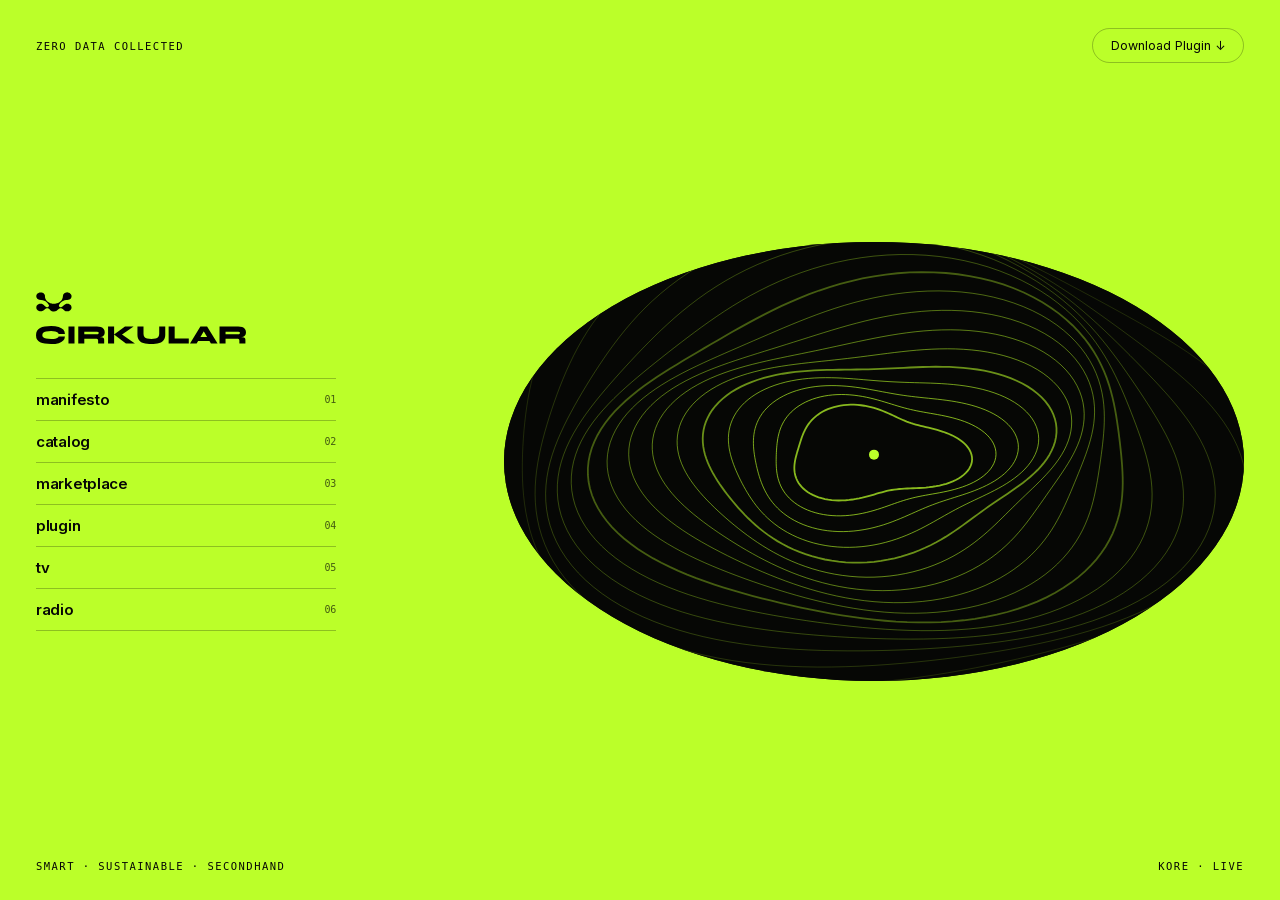
==== index.html @ 61ffa6ef "Add CIRKULAR TV, Radio, site-wide player, mobile/KORE fixes, and extension v0.6.6" ====
<!doctype html>
<html lang="en">
<head>
  <meta charset="utf-8">
  <meta name="viewport" content="width=device-width, initial-scale=1">
  <title>CIRKULAR — Smart · Sustainable · Secondhand</title>
  <link rel="preload" href="./assets/inter.woff2" as="font" type="font/woff2" crossorigin>
  <link rel="preload" href="./media/mark.svg" as="image">
  <link rel="preload" href="./media/wordmark.svg" as="image">
  <link rel="stylesheet" href="./transitions.css">
  <script>
    const vt = sessionStorage.getItem("ck-vt");
    if (vt) {
      document.documentElement.dataset.vt = vt;
      sessionStorage.removeItem("ck-vt");
    }
  </script>
  <style>
    @font-face {
      font-family: "Cirkular Inter";
      src: url("./assets/inter.woff2") format("woff2");
      font-weight: 100 900;
      font-display: block;
    }
    * { box-sizing: border-box; }
    html, body {
      margin: 0;
      width: 100%;
      height: 100%;
      min-height: 100dvh;
      background: #bbff29;
      color: #060705;
      font: 15px/1.4 "Cirkular Inter", -apple-system, BlinkMacSystemFont, sans-serif;
      -webkit-font-smoothing: antialiased;
    }
    body {
      display: grid;
      grid-template-rows: auto 1fr auto;
      padding: 28px 36px;
    }
    .top, .bot {
      display: flex;
      justify-content: space-between;
      align-items: center;
    }
    .meta {
      font: 10.5px ui-monospace, SFMono-Regular, Menlo, monospace;
      letter-spacing: .14em;
      text-transform: uppercase;
    }
    :root { --home-rule: 1px solid rgba(6, 7, 5, .25); }
    .pill {
      background: transparent;
      color: #060705;
      border: var(--home-rule);
      padding: 9px 18px;
      border-radius: 99px;
      font: 400 12.5px "Cirkular Inter", sans-serif;
      text-decoration: none;
      white-space: nowrap;
      transition: background .18s ease, color .18s ease, transform .15s ease;
    }
    .pill:hover {
      background: #060705;
      color: #bbff29;
      transform: translateY(1px);
    }
    .mid {
      display: grid;
      grid-template-columns: 300px 1fr;
      align-items: center;
      gap: 48px;
    }
    .lockup img.mark {
      display: block;
      width: 36px;
      margin-bottom: 14px;
    }
    .lockup img.wm {
      display: block;
      width: 210px;
      margin-bottom: 34px;
    }
    nav {
      display: flex;
      flex-direction: column;
    }
    nav a {
      display: flex;
      justify-content: space-between;
      align-items: center;
      padding: 11px 0;
      border-top: var(--home-rule);
      color: #060705;
      text-decoration: none;
      font: 600 15px "Cirkular Inter", sans-serif;
      letter-spacing: -.02em;
      transition: padding-left .15s ease;
    }
    nav a:last-child { border-bottom: var(--home-rule); }
    nav a:hover { padding-left: 6px; }
    nav a span.n {
      font: 10px ui-monospace, SFMono-Regular, Menlo, monospace;
      opacity: .65;
    }
    .oval {
      width: 100%;
      max-width: 740px;
      aspect-ratio: 16 / 9.5;
      border-radius: 50%;
      justify-self: end;
      overflow: hidden;
      background: #060705;
    }
    .oval canvas {
      width: 100%;
      height: 100%;
      display: block;
    }
    .footer-mobile-zero { display: none; }
    @media (max-width: 820px) {
      body { padding: 20px; gap: 24px; grid-template-rows: 1fr auto; }
      .top, .pill-arrow, .footer-desktop-tagline { display: none; }
      .footer-mobile-zero { display: inline; }
      .mid { grid-template-columns: 1fr; gap: 28px; }
      .oval { justify-self: center; }
    }
  </style>
</head>
<body>
  <header class="top">
    <span class="meta">Zero data collected</span>
    <a class="pill" href="./cirkular-extension.zip" download>Download Plugin<span class="pill-arrow" aria-hidden="true"> ↓</span></a>
  </header>

  <main class="mid">
    <div class="lockup">
      <img class="mark" src="./media/mark.svg" alt="">
      <img class="wm" src="./media/wordmark.svg" alt="CIRKULAR">
      <nav aria-label="CIRKULAR">
        <a href="./world#manifesto"><span>manifesto</span><span class="n">01</span></a>
        <a href="./world#catalog-intro"><span>catalog</span><span class="n">02</span></a>
        <a href="./marketplace/"><span>marketplace</span><span class="n">03</span></a>
        <a href="./cirkular-plugin/"><span>plugin</span><span class="n">04</span></a>
        <a href="./tv/"><span>tv</span><span class="n">05</span></a>
        <a href="./radio/"><span>radio</span><span class="n">06</span></a>
      </nav>
    </div>
    <div class="oval">
      <canvas id="halftone" aria-label="Animated dotted halftone circular field"></canvas>
    </div>
  </main>

  <footer class="bot">
    <span class="meta"><span class="footer-desktop-tagline">Smart · Sustainable · Secondhand</span><span class="footer-mobile-zero">Zero data collected</span></span>
    <span class="meta" id="rotating-live">KORE · Live</span>
  </footer>

  <script>
    (() => {
      const el = document.getElementById("rotating-live");
      if (!el) return;
      const labels = ["KORE · Live", "RADIO · Live", "TV · Live", "ARCHIVE · Live", "LOCAL · Zero Tracking"];
      const prev = parseInt(localStorage.getItem("ck_visit_label_idx") || "-1", 10);
      const next = (Number.isFinite(prev) ? prev + 1 : 0) % labels.length;
      localStorage.setItem("ck_visit_label_idx", String(next));
      el.textContent = labels[next];
    })();
  </script>
  <script defer src="./cirkular-radio-bar.js"></script>

  <script>
    (() => {
      const canvas = document.getElementById("halftone");
      const ctx = canvas.getContext("2d");
      const reduce = matchMedia("(prefers-reduced-motion: reduce)");
      let w = 0, h = 0, dpr = Math.min(devicePixelRatio || 1, 2);
      let mx = 0.5, my = 0.45, tx = 0.5, ty = 0.45;
      const impulses = [];
      let lastImpulse = 0;

      function addImpulse(nx, ny, strength = 1) {
        impulses.push({ x: nx, y: ny, radius: 0, amp: 18 * strength, speed: 0.018 });
        if (impulses.length > 8) impulses.shift();
      }

      function resize() {
        const rect = canvas.getBoundingClientRect();
        w = rect.width;
        h = rect.height;
        canvas.width = Math.round(w * dpr);
        canvas.height = Math.round(h * dpr);
        ctx.setTransform(dpr, 0, 0, dpr, 0, 0);
      }

      window.addEventListener("resize", resize);
      window.addEventListener("pointermove", (e) => {
        const rect = canvas.getBoundingClientRect();
        const nx = (e.clientX - rect.left) / (rect.width || 1);
        const ny = (e.clientY - rect.top) / (rect.height || 1);
        tx = Math.max(0.15, Math.min(0.85, nx));
        ty = Math.max(0.15, Math.min(0.85, ny));
        const now = performance.now();
        if (nx >= 0 && nx <= 1 && ny >= 0 && ny <= 1 && now - lastImpulse > 180) {
          lastImpulse = now;
          addImpulse(nx, ny, 0.75);
        }
      });
      canvas.addEventListener("pointerleave", () => {
        addImpulse(mx, my, 1.15);
        tx = 0.5;
        ty = 0.45;
      });
      canvas.addEventListener("pointerdown", (e) => {
        const rect = canvas.getBoundingClientRect();
        addImpulse((e.clientX - rect.left) / rect.width, (e.clientY - rect.top) / rect.height, 1.35);
      });

      resize();

      function draw(now) {
        const t = reduce.matches ? 2.4 : now * 0.00042;
        mx += (tx - mx) * 0.05;
        my += (ty - my) * 0.05;

        for (let k = impulses.length - 1; k >= 0; k--) {
          impulses[k].radius += impulses[k].speed;
          impulses[k].amp *= 0.974;
          if (impulses[k].amp < 0.25) impulses.splice(k, 1);
        }

        ctx.fillStyle = "#060705";
        ctx.fillRect(0, 0, w, h);

        const cx = w * (0.34 + mx * 0.32);
        const cy = h * (0.34 + my * 0.32);

        const rings = 15;
        for (let i = 1; i <= rings; i++) {
          const p = i / rings;
          const baseRx = w * (0.08 + p * 0.44);
          const baseRy = h * (0.08 + p * 0.44);
          ctx.beginPath();
          const segs = 160;
          for (let s = 0; s <= segs; s++) {
            const a = (s / segs) * Math.PI * 2;
            let wobble =
              Math.sin(a * 3 + t * 1.4 + i * 0.45) * (10 + p * 16) +
              Math.cos(a * 2 - t * 0.9 + i * 0.3) * (6 + p * 10);

            const px = cx + Math.cos(a) * baseRx;
            const py = cy + Math.sin(a) * baseRy;
            const pnx = px / (w || 1);
            const pny = py / (h || 1);

            for (let k = 0; k < impulses.length; k++) {
              const imp = impulses[k];
              const dist = Math.hypot(pnx - imp.x, pny - imp.y);
              const wave = Math.exp(-Math.pow((dist - imp.radius) * 4.8, 2));
              wobble += Math.sin((dist - imp.radius) * 8.5) * imp.amp * wave;
            }

            const x = cx + Math.cos(a) * (baseRx + wobble);
            const y = cy + Math.sin(a) * (baseRy + wobble * 0.72);
            if (s === 0) ctx.moveTo(x, y);
            else ctx.lineTo(x, y);
          }
          ctx.closePath();
          const alpha = 0.14 + (1 - p) * 0.62;
          ctx.strokeStyle = `rgba(187, 255, 41, ${alpha.toFixed(3)})`;
          ctx.lineWidth = i === 1 || i === 5 || i === 10 ? 1.8 : 1;
          ctx.stroke();
        }

        ctx.beginPath();
        ctx.arc(cx, cy, 5, 0, Math.PI * 2);
        ctx.fillStyle = "#bbff29";
        ctx.fill();

        if (!reduce.matches) requestAnimationFrame(draw);
      }

      requestAnimationFrame(draw);
    })();
  </script>
</body>
</html>
---- transitions.css ----
@view-transition {
  navigation: auto;
}

::view-transition-new(root) {
  animation: none;
  z-index: 1;
}
::view-transition-old(root) {
  z-index: 2;
}

html[data-vt="exit-left"]::view-transition-old(root) {
  animation: ck-out-left 360ms cubic-bezier(.22, 1, .36, 1) both;
}
html[data-vt="exit-up"]::view-transition-old(root) {
  animation: ck-out-up 360ms cubic-bezier(.22, 1, .36, 1) both;
}
html[data-vt="exit-right"]::view-transition-old(root) {
  animation: ck-out-right 360ms cubic-bezier(.22, 1, .36, 1) both;
}
html[data-vt="exit-down"]::view-transition-old(root) {
  animation: ck-out-down 360ms cubic-bezier(.22, 1, .36, 1) both;
}

html {
  overflow-x: hidden;
}

@keyframes ck-in-up {
  from { transform: translate3d(0, 100vh, 0); }
  to { transform: translate3d(0, 0, 0); }
}
@keyframes ck-out-down {
  from { transform: translate3d(0, 0, 0); }
  to { transform: translate3d(0, 100vh, 0); }
}
@keyframes ck-in-down {
  from { transform: translate3d(0, -100vh, 0); }
  to { transform: translate3d(0, 0, 0); }
}
@keyframes ck-out-up {
  from { transform: translate3d(0, 0, 0); }
  to { transform: translate3d(0, -100vh, 0); }
}
@keyframes ck-in-left {
  from { transform: translate3d(-100vw, 0, 0); }
  to { transform: translate3d(0, 0, 0); }
}
@keyframes ck-out-left {
  from { transform: translate3d(0, 0, 0); }
  to { transform: translate3d(-100vw, 0, 0); }
}
@keyframes ck-in-right {
  from { transform: translate3d(100vw, 0, 0); }
  to { transform: translate3d(0, 0, 0); }
}
@keyframes ck-out-right {
  from { transform: translate3d(0, 0, 0); }
  to { transform: translate3d(100vw, 0, 0); }
}

.ck-enter-up, .ck-enter-down, .ck-enter-left, .ck-enter-right {
  will-change: transform;
}

.ck-enter-up { animation: ck-in-up 440ms cubic-bezier(.22, 1, .36, 1) both; }
.ck-exit-down { animation: ck-out-down 300ms cubic-bezier(.4, 0, .2, 1) both !important; }

.ck-enter-down { animation: ck-in-down 440ms cubic-bezier(.22, 1, .36, 1) both; }
.ck-exit-up { animation: ck-out-up 300ms cubic-bezier(.4, 0, .2, 1) both !important; }

.ck-enter-left { animation: ck-in-left 440ms cubic-bezier(.22, 1, .36, 1) both; }
.ck-exit-left { animation: ck-out-left 300ms cubic-bezier(.4, 0, .2, 1) both !important; }

.ck-enter-right { animation: ck-in-right 440ms cubic-bezier(.22, 1, .36, 1) both; }
.ck-exit-right { animation: ck-out-right 300ms cubic-bezier(.4, 0, .2, 1) both !important; }

@media (prefers-reduced-motion: reduce) {
  .ck-enter-up, .ck-exit-down, .ck-enter-down, .ck-exit-up, .ck-enter-left, .ck-exit-left, .ck-enter-right, .ck-exit-right {
    animation: none !important;
  }
}
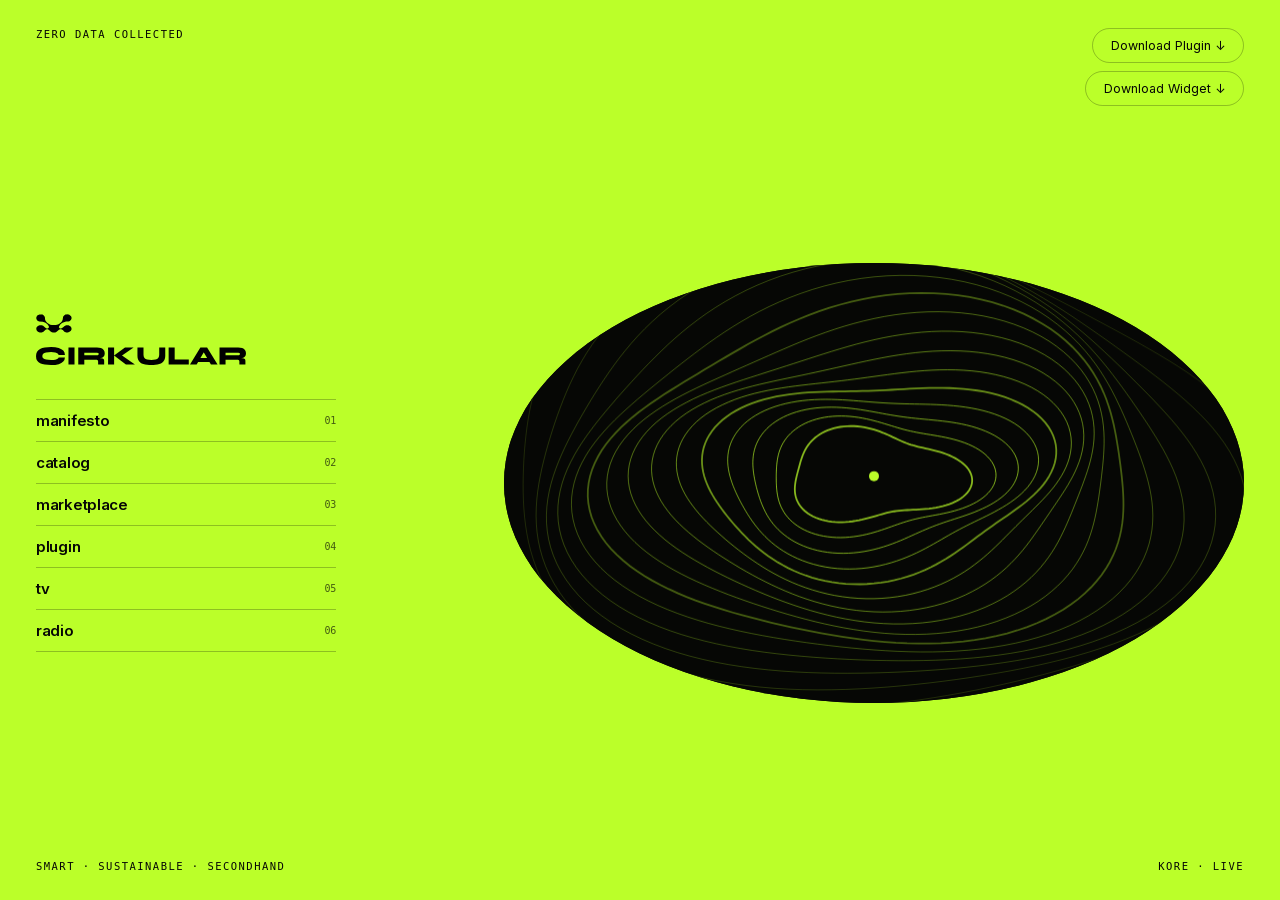
==== commit 86f1e623: "Add Download Widget (Mac app) button and cirkular-mac.zip to homepage" ====
--- a/index.html
+++ b/index.html
@@ -41,7 +41,13 @@
     .top, .bot {
       display: flex;
       justify-content: space-between;
-      align-items: center;
+      align-items: flex-start;
+    }
+    .top-actions {
+      display: flex;
+      flex-direction: column;
+      align-items: flex-end;
+      gap: 8px;
     }
     .meta {
       font: 10.5px ui-monospace, SFMono-Regular, Menlo, monospace;
@@ -130,7 +136,10 @@
 <body>
   <header class="top">
     <span class="meta">Zero data collected</span>
-    <a class="pill" href="./cirkular-extension.zip" download>Download Plugin<span class="pill-arrow" aria-hidden="true"> ↓</span></a>
+    <div class="top-actions">
+      <a class="pill" href="./cirkular-extension.zip" download>Download Plugin<span class="pill-arrow" aria-hidden="true"> ↓</span></a>
+      <a class="pill" href="./cirkular-mac.zip" download>Download Widget<span class="pill-arrow" aria-hidden="true"> ↓</span></a>
+    </div>
   </header>
 
   <main class="mid">
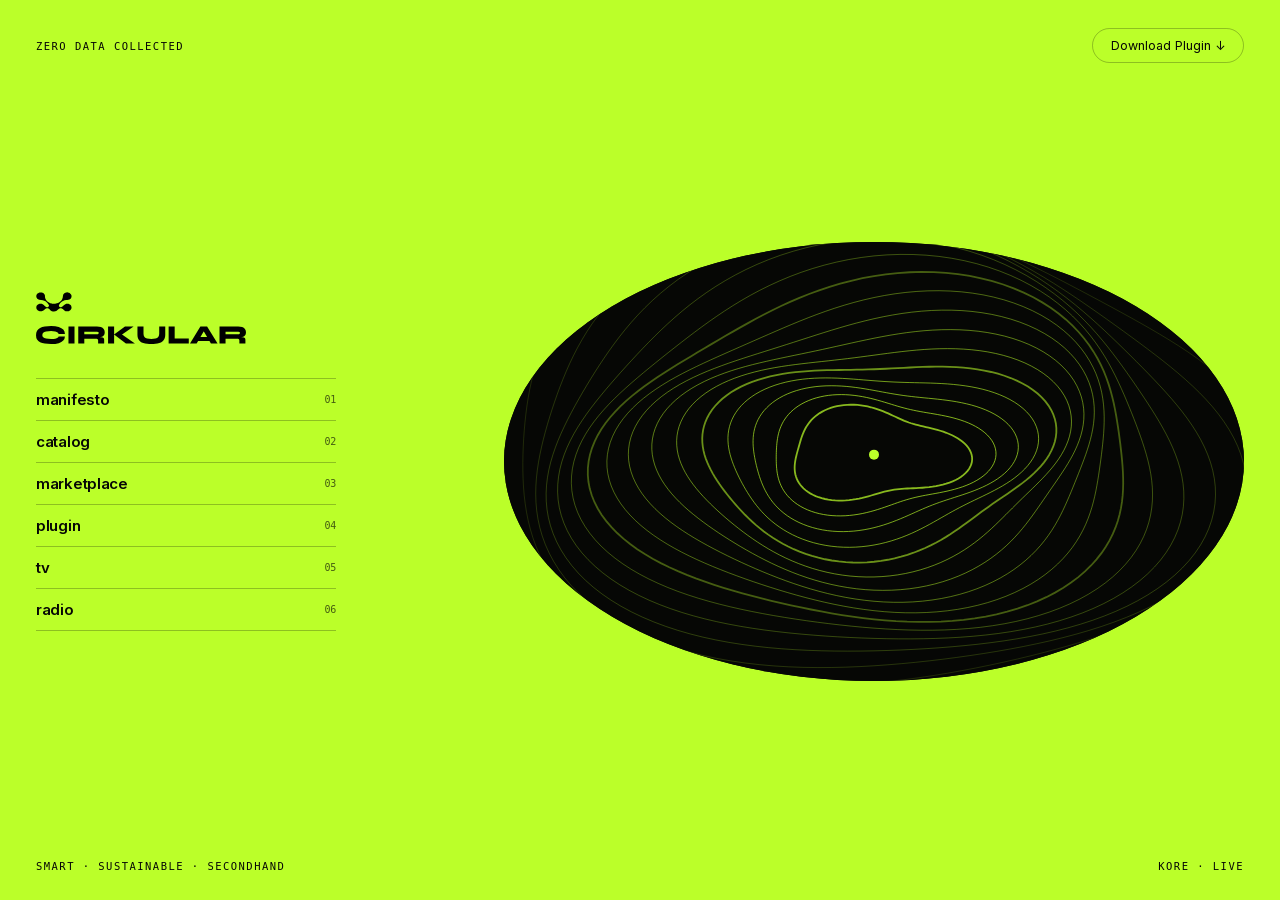
==== commit 33bafdbd: "Remove Download Widget links from homepage and plugin page" ====
--- a/index.html
+++ b/index.html
@@ -41,13 +41,7 @@
     .top, .bot {
       display: flex;
       justify-content: space-between;
-      align-items: flex-start;
-    }
-    .top-actions {
-      display: flex;
-      flex-direction: column;
-      align-items: flex-end;
-      gap: 8px;
+      align-items: center;
     }
     .meta {
       font: 10.5px ui-monospace, SFMono-Regular, Menlo, monospace;
@@ -136,10 +130,7 @@
 <body>
   <header class="top">
     <span class="meta">Zero data collected</span>
-    <div class="top-actions">
-      <a class="pill" href="./cirkular-extension.zip" download>Download Plugin<span class="pill-arrow" aria-hidden="true"> ↓</span></a>
-      <a class="pill" href="./cirkular-mac.zip" download>Download Widget<span class="pill-arrow" aria-hidden="true"> ↓</span></a>
-    </div>
+    <a class="pill" href="./cirkular-extension.zip" download>Download Plugin<span class="pill-arrow" aria-hidden="true"> ↓</span></a>
   </header>
 
   <main class="mid">
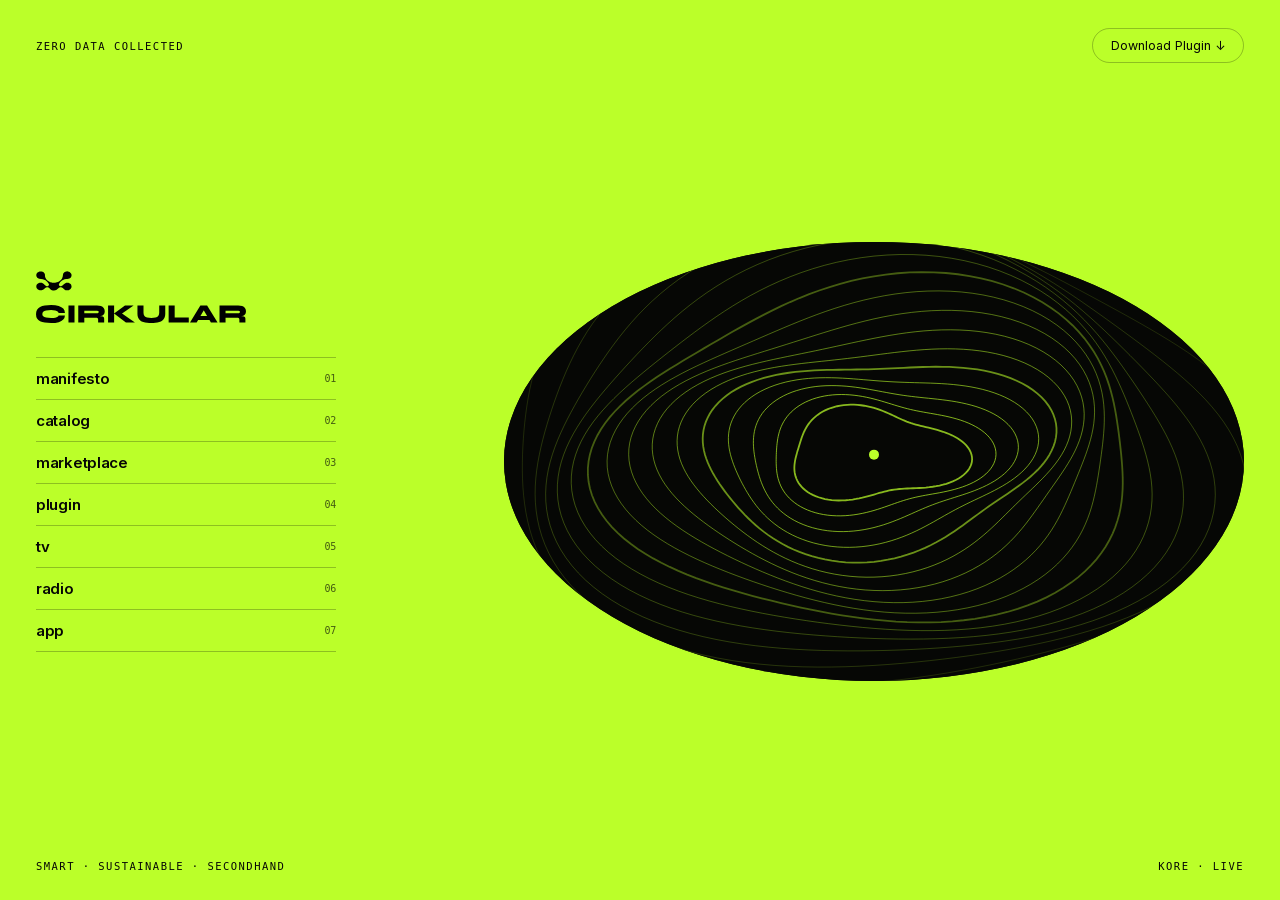
==== commit 18f8ae7f: "Add 07 app (CIRKULAR.app) download & mobile QR page with live widget preview" ====
--- a/index.html
+++ b/index.html
@@ -144,6 +144,7 @@
         <a href="./cirkular-plugin/"><span>plugin</span><span class="n">04</span></a>
         <a href="./tv/"><span>tv</span><span class="n">05</span></a>
         <a href="./radio/"><span>radio</span><span class="n">06</span></a>
+        <a href="./widget/"><span>app</span><span class="n">07</span></a>
       </nav>
     </div>
     <div class="oval">
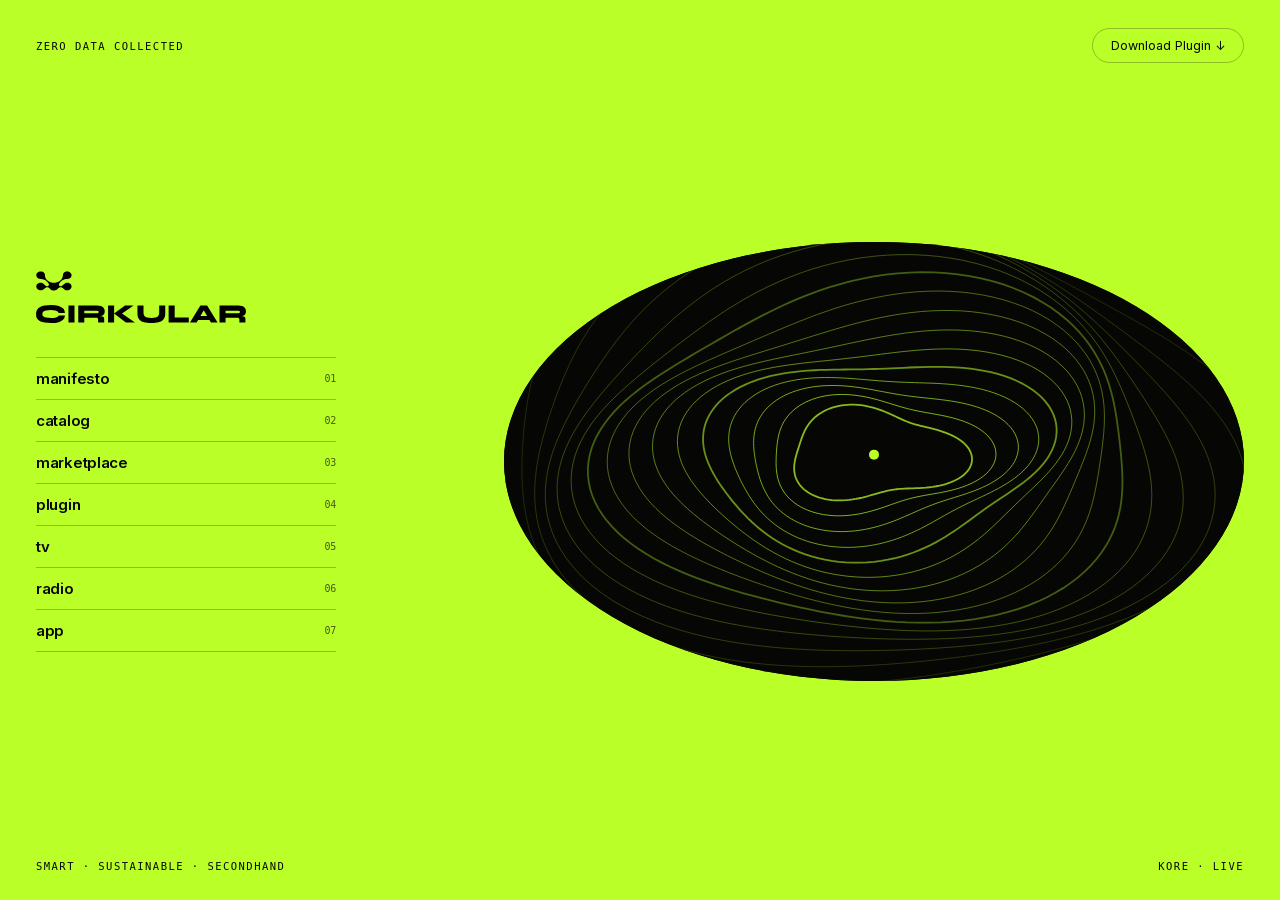
==== commit cc7c6136: "Remove site-wide persistent radio bar and background playback outside /radio/" ====
--- a/index.html
+++ b/index.html
@@ -168,7 +168,6 @@
       el.textContent = labels[next];
     })();
   </script>
-  <script defer src="./cirkular-radio-bar.js"></script>
 
   <script>
     (() => {
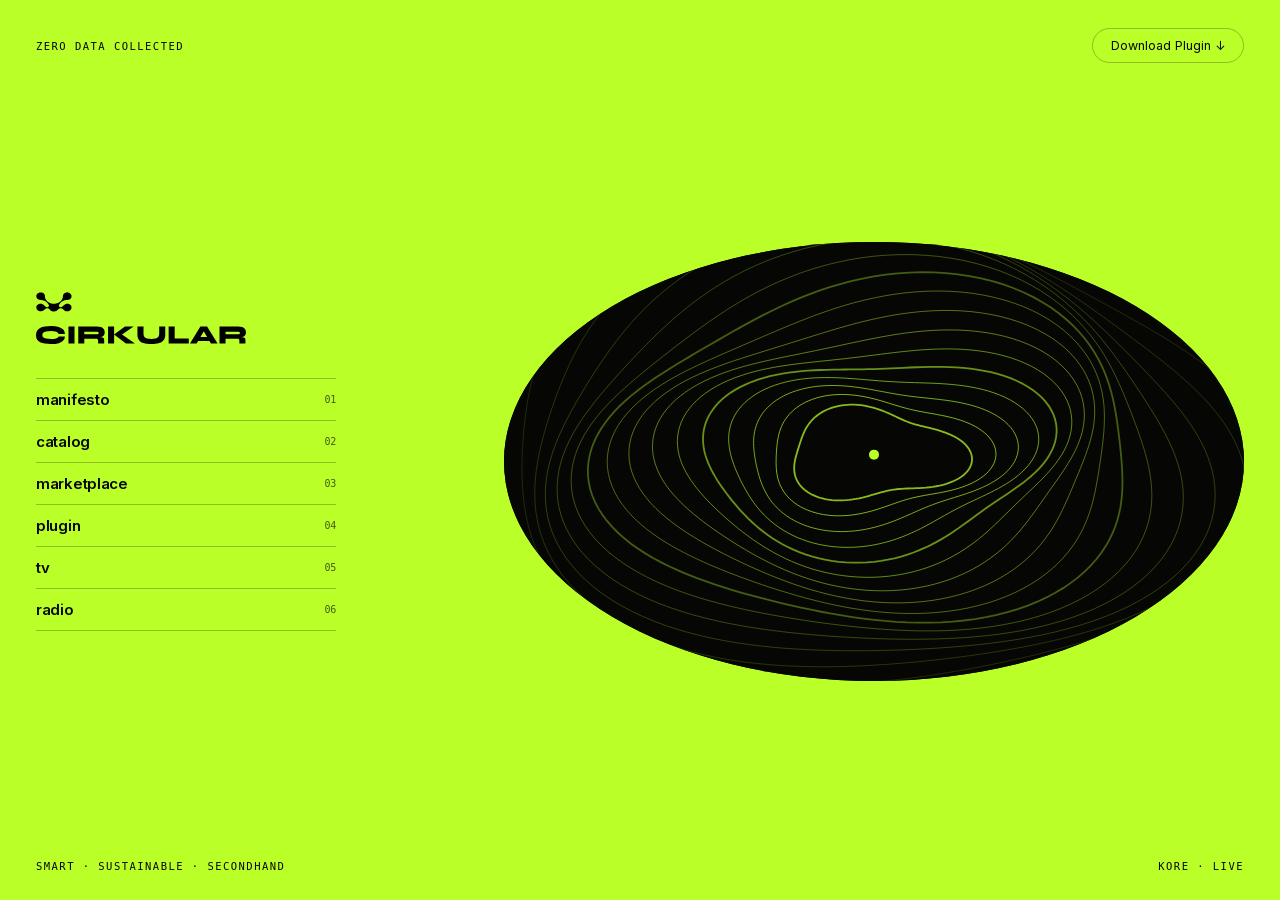
==== commit 43758732: "Remove /widget/ page and 07 app nav link from homepage" ====
--- a/index.html
+++ b/index.html
@@ -144,7 +144,6 @@
         <a href="./cirkular-plugin/"><span>plugin</span><span class="n">04</span></a>
         <a href="./tv/"><span>tv</span><span class="n">05</span></a>
         <a href="./radio/"><span>radio</span><span class="n">06</span></a>
-        <a href="./widget/"><span>app</span><span class="n">07</span></a>
       </nav>
     </div>
     <div class="oval">
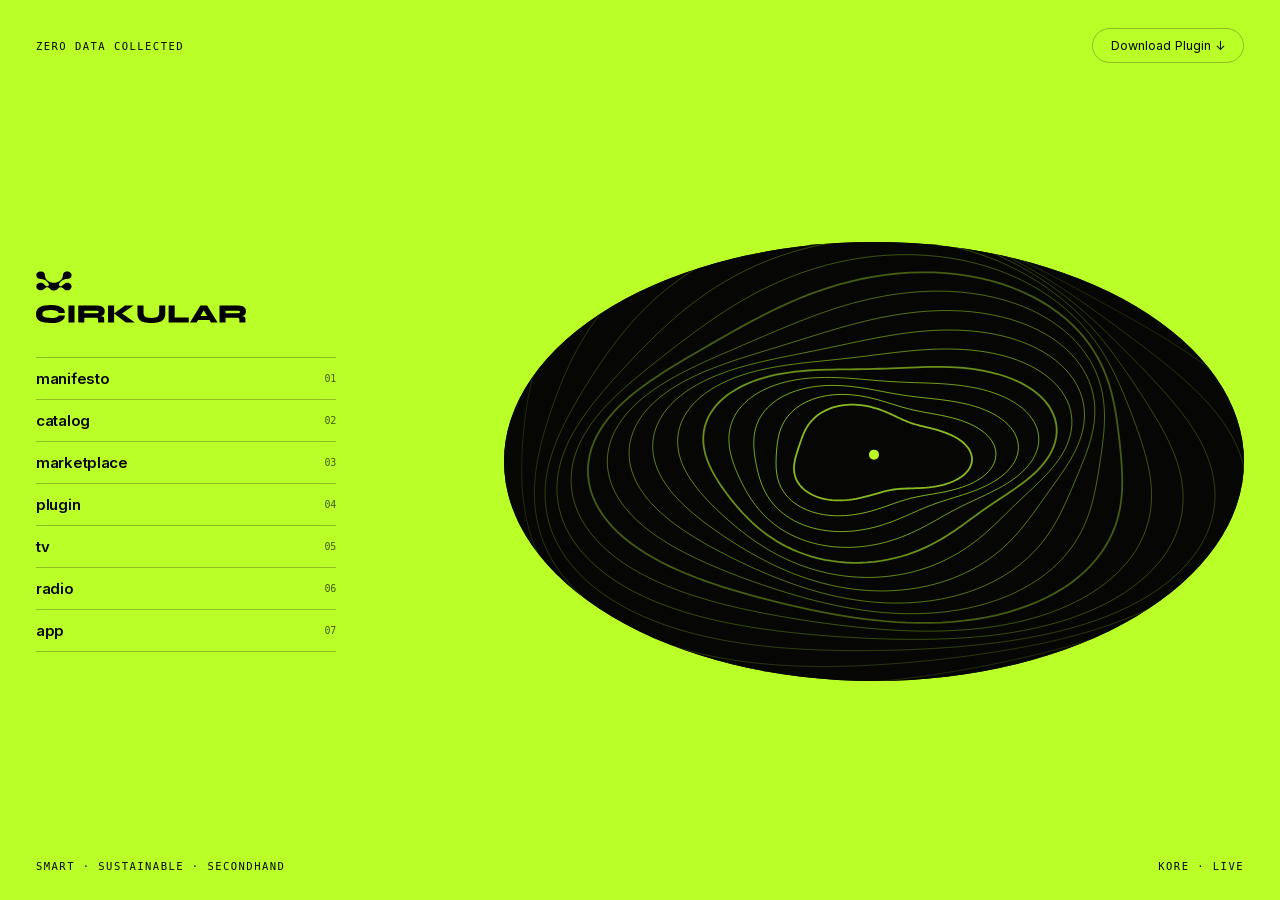
==== commit e96baf1b: "Rebuild /app/ as single compact centered widget card on green + add 07 app nav" ====
--- a/index.html
+++ b/index.html
@@ -144,6 +144,7 @@
         <a href="./cirkular-plugin/"><span>plugin</span><span class="n">04</span></a>
         <a href="./tv/"><span>tv</span><span class="n">05</span></a>
         <a href="./radio/"><span>radio</span><span class="n">06</span></a>
+        <a href="./app/"><span>app</span><span class="n">07</span></a>
       </nav>
     </div>
     <div class="oval">
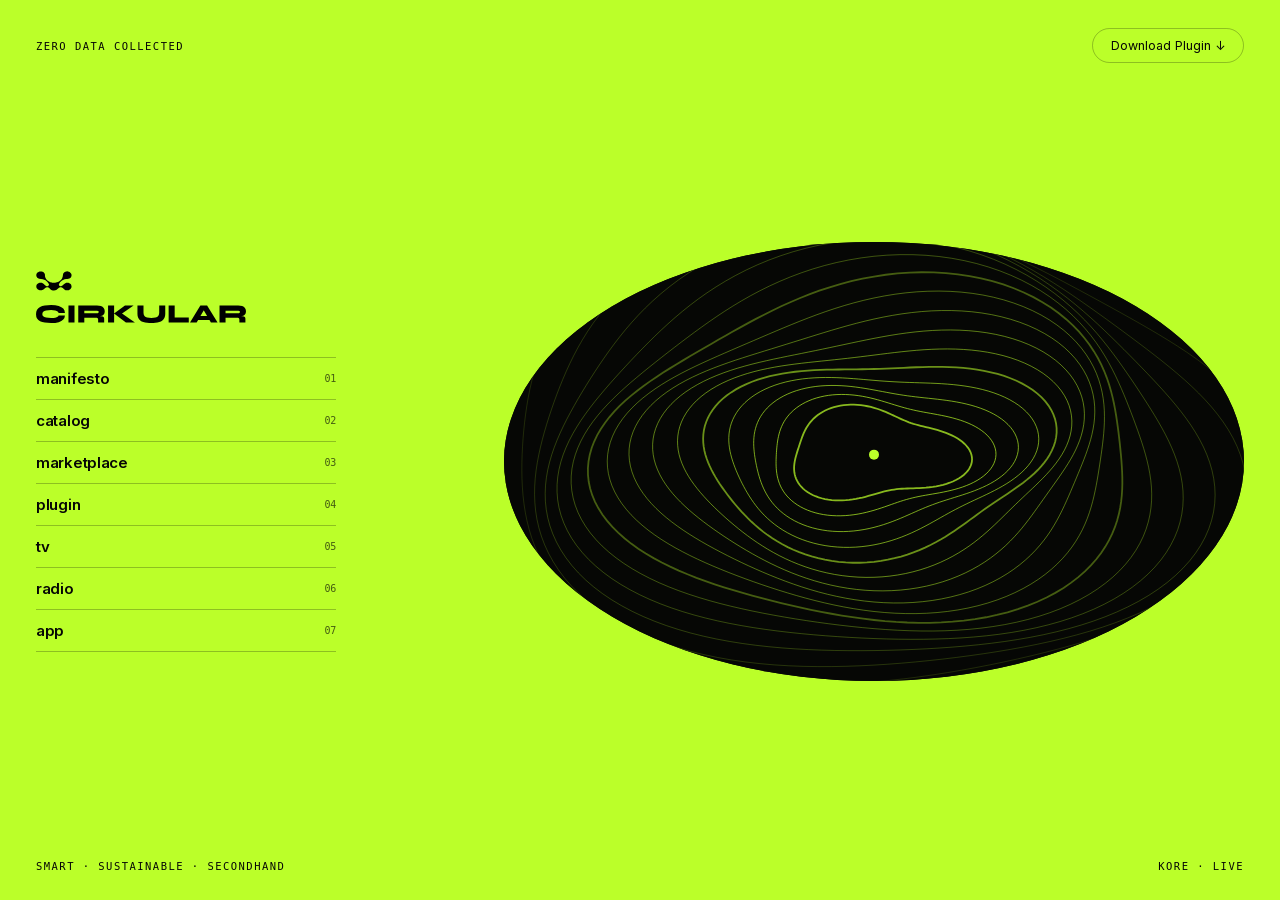
==== commit 64c50079: "Start mobile Radio from the homepage tap" ====
--- a/index.html
+++ b/index.html
@@ -97,11 +97,28 @@
       letter-spacing: -.02em;
       transition: padding-left .15s ease;
     }
-    nav a:last-child { border-bottom: var(--home-rule); }
+    nav > a:last-child { border-bottom: var(--home-rule); }
     nav a:hover { padding-left: 6px; }
     nav a span.n {
       font: 10px ui-monospace, SFMono-Regular, Menlo, monospace;
       opacity: .65;
+    }
+    .radio-entry { position: relative; }
+    .radio-entry-frame {
+      position: absolute;
+      inset: 0;
+      width: 100%;
+      height: 100%;
+      border: 0;
+    }
+    .radio-open .radio-entry-frame {
+      position: fixed;
+      inset: 0;
+      height: 100dvh;
+      z-index: 100;
+    }
+    .radio-open :is(.top, .bot, .oval, .lockup > img, nav > a, .radio-entry > a) {
+      visibility: hidden;
     }
     .oval {
       width: 100%;
@@ -143,7 +160,9 @@
         <a href="./marketplace/"><span>marketplace</span><span class="n">03</span></a>
         <a href="./cirkular-plugin/"><span>plugin</span><span class="n">04</span></a>
         <a href="./tv/"><span>tv</span><span class="n">05</span></a>
-        <a href="./radio/"><span>radio</span><span class="n">06</span></a>
+        <div class="radio-entry">
+          <a href="./radio/" id="home-radio"><span>radio</span><span class="n">06</span></a>
+        </div>
         <a href="./app/"><span>app</span><span class="n">07</span></a>
       </nav>
     </div>
@@ -156,6 +175,42 @@
     <span class="meta"><span class="footer-desktop-tagline">Smart · Sustainable · Secondhand</span><span class="footer-mobile-zero">Zero data collected</span></span>
     <span class="meta" id="rotating-live">KORE · Live</span>
   </footer>
+
+  <script>
+    (() => {
+      if (!matchMedia("(pointer: coarse)").matches) return;
+      const link = document.getElementById("home-radio");
+      const frame = document.createElement("iframe");
+      frame.className = "radio-entry-frame";
+      frame.title = "CIRKULAR.radio";
+      frame.allow = "autoplay";
+      frame.hidden = true;
+      frame.src = "/radio/?home-player=1";
+      const homepageTitle = document.title;
+      const setOpen = open => {
+        document.documentElement.classList.toggle("radio-open", open);
+        document.title = open ? "CIRKULAR.radio" : homepageTitle;
+        frame.contentWindow?.cirkularShowHomePlayer?.(open);
+      };
+
+      window.cirkularOpenHomeRadio = () => {
+        if (!history.state?.homeRadio) history.pushState({homeRadio: true}, "", link.href);
+        setOpen(true);
+      };
+      window.cirkularCloseHomeRadio = () => history.back();
+      window.addEventListener("popstate", () => setOpen(Boolean(history.state?.homeRadio)));
+
+      frame.addEventListener("load", () => {
+        frame.hidden = !frame.contentWindow?.cirkularShowHomePlayer;
+      });
+      link.addEventListener("click", event => {
+        if (frame.hidden || event.metaKey || event.ctrlKey || event.shiftKey || event.altKey) return;
+        event.preventDefault();
+        window.cirkularOpenHomeRadio();
+      });
+      link.after(frame);
+    })();
+  </script>
 
   <script>
     (() => {
